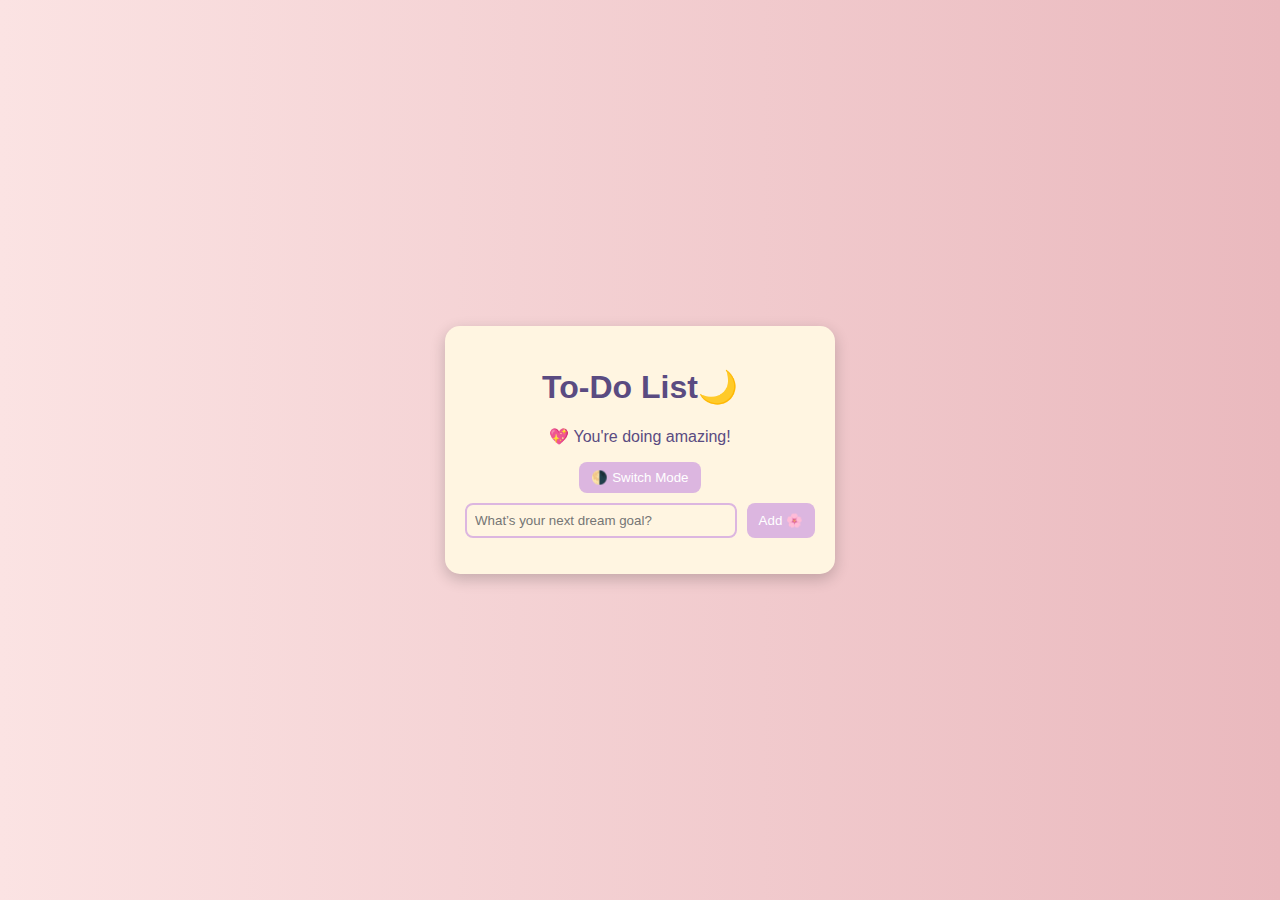
==== skull.html @ 09aa362b "save" ====
<!DOCTYPE html>
<html lang="en">
<head>
    <meta charset="UTF-8">
    <meta name="viewport" content="width=device-width, initial-scale=1.0">
    <title>Dreamy To-Do List ✨</title>
    <link rel="stylesheet" href="scrpt.css">
</head>
<body>
    <div class="container">
        <h1>To-Do List🌙</h1>
        
        <!-- Encouraging Message -->
        <p id="encouragement">✨ Make today magical! ✨</p>

        <!-- Mode Toggle Button -->
        <button id="modeToggle">🌗 Switch Mode</button>

        <div class="input-area">
            <input type="text" id="taskInput" placeholder="What’s your next dream goal?">
            <button onclick="addTask()">Add 🌸</button>
        </div>
        <ul id="taskList"></ul>
    </div>

    <script src="java.js"></script>
</body>
</html>
---- scrpt.css ----
/* Light Mode Colors */
:root {
    --bg-color: linear-gradient(to right, #fbe3e3, #eab9be);
    --text-color: #5a4b81;
    --container-bg: #fff5e1;
    --task-bg: #f9e4e4;
    --button-bg: #dcb6e0;
    --button-hover: #b59ac4;
}

/* Dark Mode Colors */
.dark-mode {
    --bg-color: linear-gradient(to right, #2d1e40, #4b3c69);
    --text-color: #fff;
    --container-bg: #3c2f4e;
    --task-bg: #58436c;
    --button-bg: #a685c4;
    --button-hover: #8063a0;
}

/* Base Styles */
body {
    background: var(--bg-color);
    font-family: 'Poppins', sans-serif;
    display: flex;
    justify-content: center;
    align-items: center;
    height: 100vh;
    margin: 0;
    transition: background 0.3s ease;
}

.container {
    background: var(--container-bg);
    padding: 20px;
    border-radius: 15px;
    box-shadow: 0px 5px 15px rgba(0, 0, 0, 0.2);
    text-align: center;
    width: 350px;
    transition: background 0.3s ease, color 0.3s ease;
}

h1, p {
    color: var(--text-color);
}

#modeToggle {
    background: var(--button-bg);
    color: white;
    border: none;
    padding: 8px 12px;
    cursor: pointer;
    border-radius: 8px;
    margin-bottom: 10px;
}

#modeToggle:hover {
    background: var(--button-hover);
}

.input-area {
    display: flex;
    gap: 10px;
}

input {
    flex: 1;
    padding: 8px;
    border: 2px solid var(--button-bg);
    border-radius: 8px;
    outline: none;
    background: var(--container-bg);
    color: var(--text-color);
}

button {
    background: var(--button-bg);
    color: white;
    border: none;
    padding: 8px 12px;
    cursor: pointer;
    border-radius: 8px;
}

button:hover {
    background: var(--button-hover);
}

ul {
    list-style: none;
    padding: 0;
    margin-top: 15px;
}

li {
    background: var(--task-bg);
    padding: 15px;
    margin: 8px 0;
    border-radius: 8px;
    font-size: 1.2rem;
    display: flex;
    justify-content: space-between;
    align-items: center;
    transition: opacity 0.5s ease-in-out;
    min-height: 50px;
}

li span {
    flex: 1;
    color: var(--text-color);
}

li button {
    background: var(--button-hover);
    border: none;
    color: white;
    padding: 5px 10px;
    border-radius: 8px;
    cursor: pointer;
}

li button:hover {
    background: #80539d;
}

/* Strike-through and Fade Effect */
.completed {
    text-decoration: line-through;
    opacity: 0.5;
}
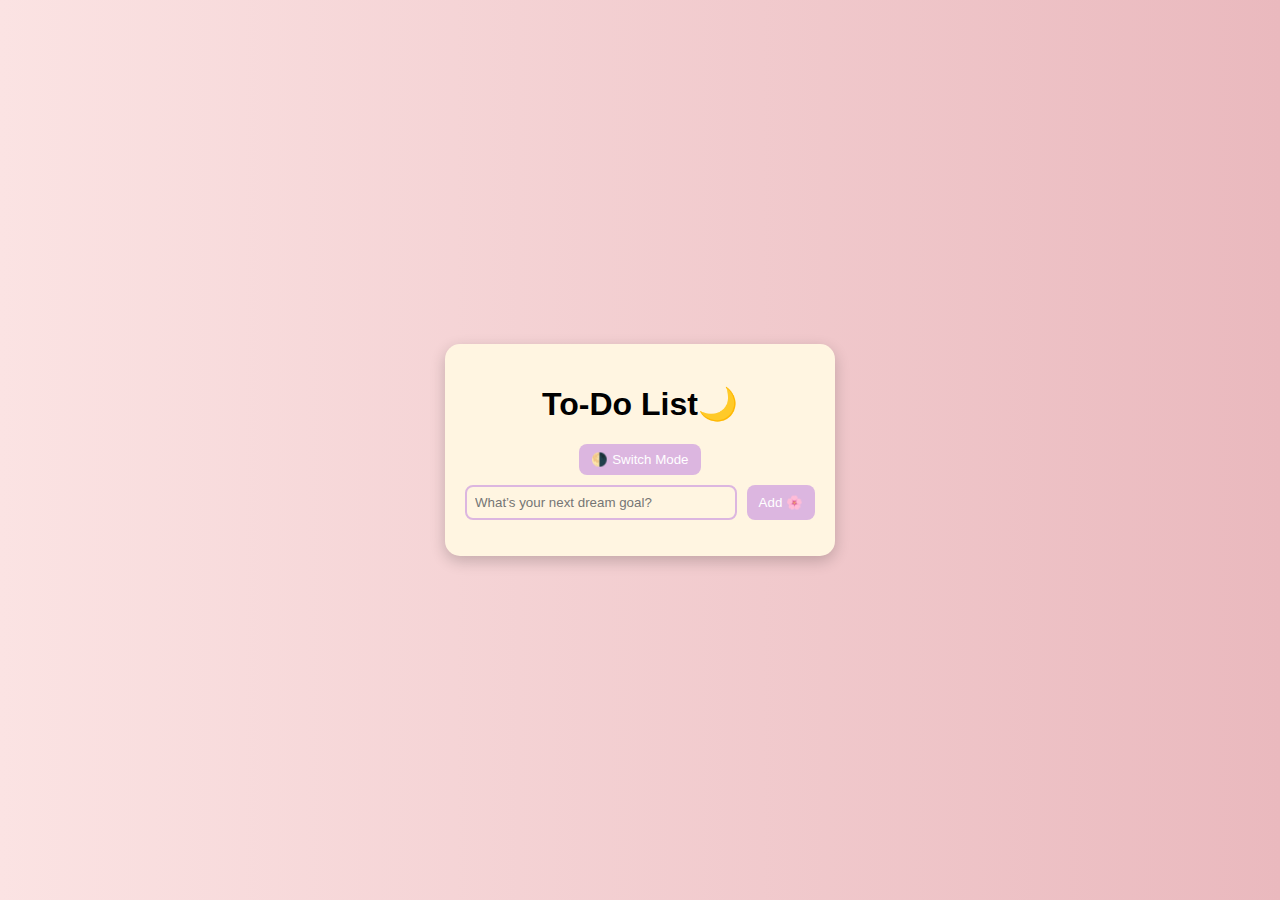
==== commit 425d066d: "func" ====
--- a/skull.html
+++ b/skull.html
@@ -10,10 +10,6 @@
     <div class="container">
         <h1>To-Do List🌙</h1>
         
-        <!-- Encouraging Message -->
-        <p id="encouragement">✨ Make today magical! ✨</p>
-
-        <!-- Mode Toggle Button -->
         <button id="modeToggle">🌗 Switch Mode</button>
 
         <div class="input-area">
--- a/scrpt.css
+++ b/scrpt.css
@@ -18,7 +18,7 @@
     --button-hover: #8063a0;
 }
 
-/* Base Styles */
+
 body {
     background: var(--bg-color);
     font-family: 'Poppins', sans-serif;
@@ -40,9 +40,6 @@
     transition: background 0.3s ease, color 0.3s ease;
 }
 
-h1, p {
-    color: var(--text-color);
-}
 
 #modeToggle {
     background: var(--button-bg);
